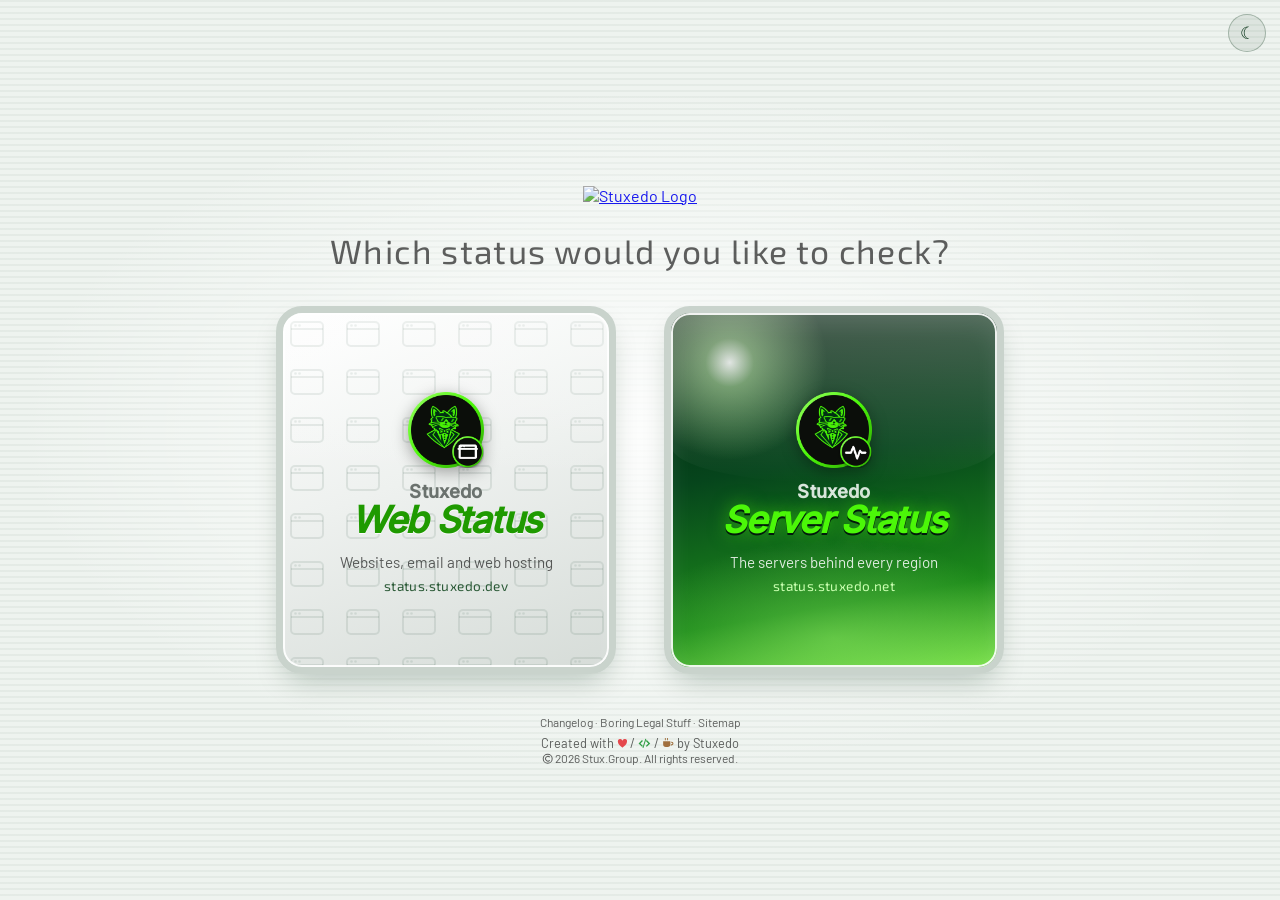
==== index.html @ 12a7c0af "Release v0.1.0 See CHANGELOG.md for details." ====
<!DOCTYPE html>
<html lang="en">

<head>
    <meta charset="UTF-8">
    <meta name="viewport" content="width=device-width, initial-scale=1.0">
    <meta name="description" content="Stuxedo Status: pick Stuxedo Web Status for websites and hosting, or Stuxedo Server Status for the servers behind every region.">
    <title>Stuxedo Status</title>
    <link rel="icon" href="/favicon.ico" sizes="48x48">
    <link rel="icon" type="image/png" sizes="512x512" href="/icon-512.png">
    <link rel="apple-touch-icon" href="/apple-touch-icon.png">
    <link rel="manifest" href="/site.webmanifest">
    <script id="discord:component-embed" type="application/json">{"component":{"type":17,"accent_color":4978440,"components":[{"type":9,"components":[{"type":10,"content":"-# [Stuxedo](https://stuxedo.com)\n## [Stuxedo Status](https://status.stuxedo.com/)\nWhich status would you like to check? Stuxedo Web Status for websites and hosting, or Stuxedo Server Status for the servers behind every region."}],"accessory":{"type":11,"media":{"url":"https://status.stuxedo.com/icon-512.png"}}},{"type":1,"components":[{"type":2,"style":5,"label":"Web Status","url":"https://status.stuxedo.dev/"},{"type":2,"style":5,"label":"Server Status","url":"https://status.stuxedo.net/"},{"type":2,"style":5,"label":"Changelog","url":"https://status.stuxedo.com/changelog"}]}]}}</script>
    <link rel="icon" type="image/png" href="https://global.media.stuxedo.com/icon-dark.png" media="(prefers-color-scheme: light)">
    <link rel="icon" type="image/png" href="https://global.media.stuxedo.com/icon-light.png" media="(prefers-color-scheme: dark)">
    <link rel="stylesheet" href="assets/fonts/fonts.css">
    <style>
        *, *::before, *::after {
            box-sizing: border-box;
        }

        /* ── CSS variables (dark first; light follows the OS, and the toggle's classes win over both) ── */
        :root {
            --bg: #031e0d;
            --stripe: rgba(255, 255, 255, 0.035);
            --glow: rgba(75, 247, 8, 0.10);
            --accent: #4bf708;
            --accent-bg: rgba(75, 247, 8, 0.12);
            --accent-border-strong: rgba(75, 247, 8, 0.35);
            --accent-hover: rgba(75, 247, 8, 0.22);
            --text-1: #eef2ee;
            --text-2: rgba(238, 242, 238, 0.6);
            --text-3: rgba(238, 242, 238, 0.35);
            --rim: #1d3a27;
            --rim-hi: rgba(255, 255, 255, 0.10);
            --shadow: rgba(0, 0, 0, 0.55);
            --st-up: #2ecc71;
            --st-degraded: #ffa64d;
            --st-down: #ff4d4d;
        }

        @media (prefers-color-scheme: light) {
            :root:not(.theme-dark) {
                --bg: #eef3ef;
                --stripe: rgba(3, 47, 20, 0.045);
                --glow: rgba(255, 255, 255, 0.85);
                --accent: #032f14;
                --accent-bg: rgba(3, 47, 20, 0.07);
                --accent-border-strong: rgba(3, 47, 20, 0.28);
                --accent-hover: rgba(3, 47, 20, 0.13);
                --text-1: #1a1a1a;
                --text-2: rgba(0, 0, 0, 0.62);
                --text-3: rgba(0, 0, 0, 0.4);
                --rim: #c9d3cc;
                --rim-hi: rgba(255, 255, 255, 0.9);
                --shadow: rgba(3, 47, 20, 0.28);
                --st-up: #1e8449;
                --st-degraded: #b8650f;
                --st-down: #c62828;
            }
        }

        :root.theme-dark {
            --bg: #031e0d;
            --stripe: rgba(255, 255, 255, 0.035);
            --glow: rgba(75, 247, 8, 0.10);
            --accent: #4bf708;
            --accent-bg: rgba(75, 247, 8, 0.12);
            --accent-border-strong: rgba(75, 247, 8, 0.35);
            --accent-hover: rgba(75, 247, 8, 0.22);
            --text-1: #eef2ee;
            --text-2: rgba(238, 242, 238, 0.6);
            --text-3: rgba(238, 242, 238, 0.35);
            --rim: #1d3a27;
            --rim-hi: rgba(255, 255, 255, 0.10);
            --shadow: rgba(0, 0, 0, 0.55);
            --st-up: #2ecc71;
            --st-degraded: #ffa64d;
            --st-down: #ff4d4d;
        }

        :root.theme-light {
            --bg: #eef3ef;
            --stripe: rgba(3, 47, 20, 0.045);
            --glow: rgba(255, 255, 255, 0.85);
            --accent: #032f14;
            --accent-bg: rgba(3, 47, 20, 0.07);
            --accent-border-strong: rgba(3, 47, 20, 0.28);
            --accent-hover: rgba(3, 47, 20, 0.13);
            --text-1: #1a1a1a;
            --text-2: rgba(0, 0, 0, 0.62);
            --text-3: rgba(0, 0, 0, 0.4);
            --rim: #c9d3cc;
            --rim-hi: rgba(255, 255, 255, 0.9);
            --shadow: rgba(3, 47, 20, 0.28);
            --st-up: #1e8449;
            --st-degraded: #b8650f;
            --st-down: #c62828;
        }

        html {
            background-color: var(--bg);
        }

        /* Fine horizontal pinstripes with a soft glow behind the tiles. */
        body {
            margin: 0;
            min-height: 100vh;
            display: flex;
            flex-direction: column;
            align-items: center;
            justify-content: center;
            padding: 72px 16px 28px;
            color: var(--text-1);
            font-family: 'Barlow', system-ui, sans-serif;
            background:
                radial-gradient(ellipse 70% 55% at 50% 48%, var(--glow), transparent 70%),
                repeating-linear-gradient(to bottom, var(--stripe) 0 2px, transparent 2px 6px),
                var(--bg);
        }

        /* ── Light/dark toggle ── */
        #theme-toggle {
            position: fixed;
            top: 14px;
            right: 14px;
            z-index: 100;
            background: var(--accent-bg);
            border: 1px solid var(--accent-border-strong);
            border-radius: 50%;
            width: 38px;
            height: 38px;
            font-size: 17px;
            line-height: 38px;
            text-align: center;
            cursor: pointer;
            padding: 0;
            color: var(--accent);
            transition: background 0.2s, border-color 0.2s;
        }

        #theme-toggle:hover {
            background: var(--accent-hover);
        }

        a:focus-visible,
        button:focus-visible {
            outline: 2px solid var(--accent);
            outline-offset: 3px;
            border-radius: 6px;
        }

        .logo {
            margin-top: 12px;
            max-width: 100%;
        }

        main {
            display: flex;
            flex-direction: column;
            align-items: center;
            width: 100%;
            max-width: 780px;
        }

        .logo a {
            display: inline-block;
            opacity: 0.9;
            transition: opacity 0.2s, transform 0.2s;
        }

        .logo a:hover {
            opacity: 1;
            transform: scale(1.04);
        }

        .site-logo {
            display: block;
            max-height: 64px;
            max-width: 100%;
            height: auto;
            width: auto;
        }

        h1 {
            margin: 1.6rem 0 2.2rem;
            font-family: 'Exo 2', 'Barlow', sans-serif;
            font-weight: 400;
            font-size: clamp(1.35rem, 3.6vw, 2.1rem);
            letter-spacing: 0.04em;
            color: var(--text-2);
            text-align: center;
        }

        /* ── The two tiles ── */
        .tiles {
            display: flex;
            gap: clamp(20px, 4vw, 48px);
            justify-content: center;
            flex-wrap: wrap;
            width: 100%;
            max-width: 780px;
        }

        .tile {
            position: relative;
            display: flex;
            flex-direction: column;
            align-items: center;
            justify-content: center;
            flex: 1 1 280px;
            min-width: 0;
            max-width: 340px;
            aspect-ratio: 1 / 1.08;
            padding: 28px 22px 22px;
            border-radius: 26px;
            text-decoration: none;
            overflow: hidden;
            /* A thick rounded rim with a highlight, like a glossy panel in a bezel. */
            border: 7px solid var(--rim);
            box-shadow:
                inset 0 0 0 2px var(--rim-hi),
                inset 0 10px 24px rgba(255, 255, 255, 0.10),
                0 14px 30px -10px var(--shadow);
            transition: transform 0.22s ease, box-shadow 0.22s ease, border-color 0.22s ease;
        }

        /* The glare across the top of each panel. */
        .tile::before {
            content: '';
            position: absolute;
            inset: 0 0 52% 0;
            border-radius: 18px 18px 50% 50% / 18px 18px 22% 22%;
            background: linear-gradient(to bottom, rgba(255, 255, 255, 0.28), rgba(255, 255, 255, 0));
            pointer-events: none;
        }

        /* A shine that sweeps across on hover. */
        .tile::after {
            content: '';
            position: absolute;
            top: -20%;
            bottom: -20%;
            left: -60%;
            width: 40%;
            transform: skewX(-18deg);
            background: linear-gradient(90deg, transparent, rgba(255, 255, 255, 0.35), transparent);
            pointer-events: none;
            opacity: 0;
        }

        .tile:hover,
        .tile:focus-visible {
            transform: translateY(-4px) scale(1.02);
            border-color: #4bf708;
            outline: none;
            box-shadow:
                inset 0 0 0 2px var(--rim-hi),
                inset 0 10px 24px rgba(255, 255, 255, 0.10),
                0 0 0 4px rgba(75, 247, 8, 0.25),
                0 0 28px rgba(75, 247, 8, 0.45),
                0 20px 36px -12px var(--shadow);
        }

        .tile:hover::after,
        .tile:focus-visible::after {
            opacity: 1;
            animation: shine 0.9s ease;
        }

        @keyframes shine {
            from { left: -60%; }
            to { left: 130%; }
        }

        .tile > * {
            position: relative;
            z-index: 1;
        }

        .tile-icon {
            width: 76px;
            height: 76px;
            margin-bottom: 14px;
            filter: drop-shadow(0 4px 8px rgba(0, 0, 0, 0.35));
        }

        .tile-brand {
            font-family: 'Inter', 'Barlow', sans-serif;
            font-weight: 800;
            font-size: 1.15rem;
            letter-spacing: 0.01em;
            line-height: 1;
        }

        .tile-name {
            margin-top: 2px;
            font-family: 'Inter', 'Barlow', sans-serif;
            font-weight: 900;
            font-style: italic;
            font-size: clamp(1.8rem, 4.4vw, 2.3rem);
            white-space: nowrap;
            letter-spacing: -0.035em;
            line-height: 1;
            text-align: center;
        }

        .tile-about {
            margin: 14px 0 0;
            font-size: 0.95rem;
            text-align: center;
        }

        .tile-url {
            margin: 6px 0 0;
            font-family: 'Exo 2', 'Barlow', sans-serif;
            font-size: 0.85rem;
            letter-spacing: 0.03em;
        }

        /* Web Status: a silver panel tiled with faint browser windows. */
        .tile-web {
            background:
                url("data:image/svg+xml,%3Csvg xmlns='http://www.w3.org/2000/svg' width='56' height='48' viewBox='0 0 56 48'%3E%3Cg fill='none' stroke='%23032f14' stroke-opacity='.09' stroke-width='2'%3E%3Crect x='8' y='9' width='32' height='24' rx='4'/%3E%3Cpath d='M8 16h32'/%3E%3C/g%3E%3Cg fill='%23032f14' fill-opacity='.09'%3E%3Ccircle cx='12.5' cy='12.5' r='1.3'/%3E%3Ccircle cx='16.5' cy='12.5' r='1.3'/%3E%3C/g%3E%3C/svg%3E"),
                linear-gradient(160deg, #ffffff 0%, #eef1ef 45%, #d6dcd8 100%);
        }

        .tile-web .tile-brand { color: #6b726e; }
        .tile-web .tile-name {
            color: #1f9a00;
            text-shadow: 0 1px 0 rgba(255, 255, 255, 0.9);
        }
        .tile-web .tile-about { color: rgba(0, 0, 0, 0.62); }
        .tile-web .tile-url { color: #2b5a37; }

        /* Server Status: a deep green sky with a burst of light, like a clear evening. */
        .tile-server {
            background:
                radial-gradient(circle at 18% 14%, rgba(255, 255, 255, 0.85) 0, rgba(200, 255, 170, 0.45) 6%, transparent 24%),
                radial-gradient(ellipse 90% 40% at 50% 92%, rgba(170, 255, 120, 0.35), transparent 70%),
                linear-gradient(170deg, #021a0b 0%, #06451c 42%, #1c8a1a 78%, #79e04a 100%);
        }

        .tile-server .tile-brand { color: rgba(255, 255, 255, 0.85); }
        .tile-server .tile-name {
            color: #4bf708;
            text-shadow: 0 2px 0 #021a0b, 0 0 18px rgba(75, 247, 8, 0.55);
        }
        .tile-server .tile-about { color: rgba(255, 255, 255, 0.85); }
        .tile-server .tile-url { color: #c9ffb0; }

        /* The servers' overall status, read from Stuxedo Server Status. */
        .live {
            display: inline-flex;
            align-items: center;
            gap: 7px;
            margin-top: 12px;
            padding: 4px 11px;
            border-radius: 999px;
            background: rgba(0, 0, 0, 0.35);
            color: #fff;
            font-size: 0.8rem;
            font-weight: 500;
        }

        .live[hidden] {
            display: none;
        }

        .live-dot {
            width: 9px;
            height: 9px;
            border-radius: 50%;
            background: #2ecc71;
            box-shadow: 0 0 8px currentColor;
        }

        .live[data-status="degraded"] .live-dot { background: #ffa64d; }
        .live[data-status="down"] .live-dot { background: #ff4d4d; }

        /* ── Footer ── */
        .site-footer {
            margin-top: 2.6rem;
            font-size: 0.75rem;
            color: var(--text-2);
            text-align: center;
        }

        .site-footer p {
            margin: 0 0 0.35rem;
        }

        .site-footer a,
        .site-footer a:visited {
            color: var(--text-2);
            text-decoration: none;
        }

        .site-footer a:hover {
            color: var(--accent);
        }

        .site-footer .created-with.stx-created {
            color: var(--text-2);
            font-size: 0.8rem;
        }

        @media (max-width: 640px) {
            body {
                padding-top: 64px;
            }

            .tile {
                aspect-ratio: auto;
                min-height: 300px;
            }
        }

        @media (prefers-reduced-motion: reduce) {
            .tile,
            .logo a {
                transition: none;
            }

            .tile:hover,
            .tile:focus-visible {
                transform: none;
            }

            .tile:hover::after,
            .tile:focus-visible::after {
                animation: none;
                opacity: 0;
            }
        }
    </style>
    <link rel="stylesheet" href="/assets/site-banner.css">
    <link rel="stylesheet" href="/assets/site-brand.css">
</head>

<body>
    <button type="button" id="theme-toggle" title="Toggle light/dark mode" aria-label="Toggle light/dark mode">&#9788;</button>

    <div class="logo">
        <a href="https://stuxedo.com" target="_blank" rel="noopener" title="Stuxedo">
            <img class="site-logo" src="https://global.media.stuxedo.com/logo.png" alt="Stuxedo Logo" title="Stuxedo Logo">
        </a>
    </div>

    <main>
        <h1>Which status would you like to check?</h1>

        <nav class="tiles" aria-label="Stuxedo status pages">
            <a class="tile tile-web" href="https://status.stuxedo.dev/">
                <img class="tile-icon" src="assets/img/stuxedo-web-status-icon.png" alt="" width="76" height="76">
                <span class="tile-brand">Stuxedo</span>
                <span class="tile-name">Web Status</span>
                <p class="tile-about">Websites, email and web hosting</p>
                <p class="tile-url">status.stuxedo.dev</p>
            </a>
            <a class="tile tile-server" href="https://status.stuxedo.net/">
                <img class="tile-icon" src="assets/img/stuxedo-server-status-icon.png" alt="" width="76" height="76">
                <span class="tile-brand">Stuxedo</span>
                <span class="tile-name">Server Status</span>
                <p class="tile-about">The servers behind every region</p>
                <p class="tile-url">status.stuxedo.net</p>
                <span class="live" id="server-live" hidden><span class="live-dot"></span><span id="server-live-text"></span></span>
            </a>
        </nav>
    </main>

    <footer class="site-footer">
        <p class="footer-links">
            <a href="changelog" id="version-link">Changelog</a>
            &middot;
            <a href="legal">Boring Legal Stuff</a>
            &middot;
            <a href="sitemap/">Sitemap</a>
        </p>
        <p class="created-with stx-created">Created with <svg class="cw-love" viewBox="0 0 16 16" aria-hidden="true" focusable="false"><title>Love</title><path d="M8 14.3S1.4 10.2 1.4 5.7A3.4 3.4 0 0 1 8 4a3.4 3.4 0 0 1 6.6 1.7c0 4.5-6.6 8.6-6.6 8.6z"/></svg> / <svg class="cw-code" viewBox="0 0 16 16" aria-hidden="true" focusable="false"><title>Code</title><path d="M5 3.7 6.2 4.9 3.1 8l3.1 3.1L5 12.3.7 8zM11 3.7 15.3 8 11 12.3l-1.2-1.2L12.9 8 9.8 4.9zM9.2 2.2l1.2.4-3.6 11.2-1.2-.4z"/></svg> / <svg class="cw-coffee" viewBox="0 0 16 16" aria-hidden="true" focusable="false"><title>Coffee</title><path d="M1.5 5.5h9.5v4a3.5 3.5 0 0 1-3.5 3.5h-2.5A3.5 3.5 0 0 1 1.5 9.5zM12 6.3h.7a2.4 2.4 0 0 1 0 4.8h-1.3c.3-.4.5-.9.6-1.4h.7a1 1 0 0 0 0-2H12zM3.8 1.4H5v2.8H3.8zM6.6 1.4h1.2v2.8H6.6z"/></svg><span class="cw-sr"> love, code and coffee</span> by <a href="https://stuxedo.com" target="_blank" rel="noopener">Stuxedo</a></p>
        <p class="copyright"><svg class="cw-copy" viewBox="0 0 16 16" aria-hidden="true" focusable="false"><title>Copyright</title><path fill-rule="evenodd" d="M8 1a7 7 0 1 1 0 14A7 7 0 0 1 8 1zm0 1.4a5.6 5.6 0 1 0 0 11.2A5.6 5.6 0 0 0 8 2.4zM10.3 6.2A2.7 2.7 0 1 0 10.3 9.8l1.1.8A4 4 0 1 1 11.4 5.4z"/></svg><span class="cw-sr">&copy;</span> <span data-copyright-years data-start="2026">2026</span> Stux.Group. All rights reserved.</p>
    </footer>

    <script>
        (function () {
            var root = document.documentElement;
            var btn = document.getElementById('theme-toggle');
            var prefersDark = window.matchMedia('(prefers-color-scheme: dark)').matches;
            var stored = null;
            try { stored = localStorage.getItem('stuxedo-theme'); } catch (e) { /* storage blocked */ }
            var isDark = stored ? stored === 'dark' : prefersDark;

            function apply(dark) {
                root.classList.toggle('theme-dark', dark);
                root.classList.toggle('theme-light', !dark);
                btn.textContent = dark ? '☀' : '☾';
                btn.title = dark ? 'Switch to light mode' : 'Switch to dark mode';
            }

            apply(isDark);

            btn.addEventListener('click', function () {
                isDark = !isDark;
                try { localStorage.setItem('stuxedo-theme', isDark ? 'dark' : 'light'); } catch (e) { /* storage blocked */ }
                apply(isDark);
            });
        })();
    </script>
    <script>
        // The servers' overall status, from the summary Stuxedo Server Status (GitHup) publishes.
        (function () {
            var LABELS = { up: 'All servers operational', degraded: 'Some servers degraded', down: 'Some servers down' };
            fetch('https://raw.githubusercontent.com/Stuxedo/Status/main/data/summary.json', { cache: 'no-store' })
                .then(function (r) { return r.ok ? r.json() : null; })
                .then(function (s) {
                    if (!s || !LABELS[s.status]) return;
                    var el = document.getElementById('server-live');
                    el.setAttribute('data-status', s.status);
                    document.getElementById('server-live-text').textContent = LABELS[s.status];
                    el.hidden = false;
                })
                .catch(function () { /* leave it hidden */ });
        })();
    </script>
    <script>
        fetch('VERSION.md')
            .then(function (r) { if (!r.ok) throw new Error(r.status); return r.text(); })
            .then(function (v) {
                document.getElementById('version-link').textContent = 'v' + v.trim();
            })
            .catch(function () {});
    </script>
    <script>(function(){var y=new Date().getFullYear();document.querySelectorAll('[data-copyright-years]').forEach(function(e){var s=parseInt(e.getAttribute('data-start'),10);e.textContent=s>=y?String(y):s+'–'+y;});})();</script>
    <script src="/assets/dev-mode.js"></script>
    <script src="/assets/site-banners.js"></script>
    <script src="/assets/site-banner.js"></script>
</body>

</html>
---- assets/fonts/fonts.css ----
@font-face { font-family: 'Barlow'; font-style: normal; font-weight: 300; font-display: swap; src: url('barlow-300.woff2') format('woff2'); }
@font-face { font-family: 'Barlow'; font-style: normal; font-weight: 400; font-display: swap; src: url('barlow-400.woff2') format('woff2'); }
@font-face { font-family: 'Barlow'; font-style: normal; font-weight: 500; font-display: swap; src: url('barlow-500.woff2') format('woff2'); }
@font-face { font-family: 'Barlow'; font-style: normal; font-weight: 600; font-display: swap; src: url('barlow-600.woff2') format('woff2'); }
@font-face { font-family: 'Barlow'; font-style: italic; font-weight: 300; font-display: swap; src: url('barlow-300italic.woff2') format('woff2'); }
@font-face { font-family: 'Barlow'; font-style: italic; font-weight: 400; font-display: swap; src: url('barlow-400italic.woff2') format('woff2'); }

@font-face { font-family: 'Exo 2'; font-style: normal; font-weight: 400; font-display: swap; src: url('exo2-400.woff2') format('woff2'); }
@font-face { font-family: 'Exo 2'; font-style: normal; font-weight: 500; font-display: swap; src: url('exo2-400.woff2') format('woff2'); }
@font-face { font-family: 'Exo 2'; font-style: normal; font-weight: 600; font-display: swap; src: url('exo2-400.woff2') format('woff2'); }
@font-face { font-family: 'Exo 2'; font-style: normal; font-weight: 700; font-display: swap; src: url('exo2-400.woff2') format('woff2'); }
@font-face { font-family: 'Exo 2'; font-style: normal; font-weight: 800; font-display: swap; src: url('exo2-400.woff2') format('woff2'); }
@font-face { font-family: 'Exo 2'; font-style: italic; font-weight: 400; font-display: swap; src: url('exo2-400italic.woff2') format('woff2'); }

@font-face { font-family: 'Inter'; font-style: normal; font-weight: 300; font-display: swap; src: url('inter-var.woff2') format('woff2'); }
@font-face { font-family: 'Inter'; font-style: normal; font-weight: 400; font-display: swap; src: url('inter-var.woff2') format('woff2'); }
@font-face { font-family: 'Inter'; font-style: normal; font-weight: 500; font-display: swap; src: url('inter-var.woff2') format('woff2'); }
---- assets/site-banner.css ----
/*
 * Site banner - one component, four variants (site, soon, dev, maintenance)
 *
 * Self-contained: copy this file (and site-banner.js) into any project. Muted and
 * readable, and it never covers or cuts off the page.
 *
 * Markup (stack order when several apply: maintenance, soon, dev, site):
 *
 *   <html class="has-site-banner">            (only while a banner is shown)
 *   <body>
 *     <div class="site-banners" data-site-banners>
 *       <div class="site-banner site-banner--dev" role="note">
 *         <span class="site-banner-label">Dev mode</span>
 *         <span class="site-banner-text">Local preview. Run <code>dev-server.sh --no-dev-mode</code>…</span>
 *       </div>
 *     </div>
 *     …the page…
 *
 * Position: sticky at the top of the document by default. If the page scrolls something
 * other than the document (e.g. html{overflow:hidden} + body{overflow:auto}), add
 * .site-banners--fixed to the wrapper and .site-banner-fixed to <html>: the banners are
 * fixed to the top and <body> is padded by their height instead.
 *
 * --banner-h on :root is the banners' height (0px without a banner). site-banner.js keeps
 * it exact with a ResizeObserver, including when the text wraps on phones; the value
 * below is a one-line estimate for no-JS. Offset anything fixed or sticky at the top by
 * it: top: calc(<gap> + var(--banner-h, 0px)), and full-height layouts by
 * min-height: calc(100dvh - var(--banner-h, 0px)). Fixed background layers don't need it.
 *
 * Theme hooks - map these to the project's own tokens (defaults in brackets):
 *   --banner-page-bg   the page background        [var(--bg), #0d1117]
 *   --banner-text      the normal body text       [var(--text), #e6edf3]
 *   --banner-site      the site's own accent      [var(--brand), #3ba7ff] (dark theme)
 *   --banner-site-light  its light-theme accent   [#0a5fb4]
 *   --banner-site-glyph  the site notice's pattern tile, a 48px SVG data URI used as a
 *                      mask (e.g. the project's icon as a silhouette) [a small sparkle]
 * Light theme is picked up from :root.theme-light, :root[data-theme="light"], or the
 * system preference unless :root.theme-dark / [data-theme="dark"] overrides it.
 */

:root {
    --banner-h: 0px;
}

:root.has-site-banner {
    --banner-h: 38px;
    scroll-padding-top: var(--banner-h);
}

.site-banners {
    position: sticky;
    top: 0;
    z-index: 900; /* above page content, below modals (1000+) */
}

.site-banners--fixed {
    position: fixed;
    left: 0;
    right: 0;
}

/* Fixed mode: <html class="has-site-banner site-banner-fixed"> pads <body> instead. */
:root.has-site-banner.site-banner-fixed body {
    padding-top: var(--banner-h);
    scroll-padding-top: var(--banner-h);
}

.site-banner {
    /* Dark-theme accents (the default) */
    --banner-accent: var(--banner-site, var(--brand, #3ba7ff));
    --banner-ink: var(--banner-accent);
    position: relative;
    display: flex;
    flex-wrap: wrap;
    align-items: center;
    justify-content: center;
    gap: 6px 10px;
    padding: 8px 16px;
    /* The page background tinted with the accent; the fallback is the plain page background. */
    --banner-tint: color-mix(in srgb, var(--banner-accent) 12%, var(--banner-page-bg, var(--bg, #0d1117)));
    background: var(--banner-page-bg, var(--bg, #0d1117));
    background: var(--banner-tint);
    border-bottom: 1px solid var(--banner-accent);
    border-bottom-color: color-mix(in srgb, var(--banner-accent) 35%, transparent);
    color: var(--banner-text, var(--text, #e6edf3));
    font: 500 13.5px/1.4 system-ui, -apple-system, "Segoe UI", Roboto, sans-serif;
    text-align: center;
}

/* ── Icon pattern ──
 * Each variant tiles a small glyph across the banner in its accent at low opacity. The glyph
 * is a mask over an accent-coloured layer, so one SVG works in both themes. Pure decoration.
 * Override --banner-glyph (or --banner-site-glyph for the site variant) with your own
 * 48px tile to use another glyph. */
.site-banner {
    --banner-glyph: var(--banner-site-glyph, url("data:image/svg+xml,%3Csvg xmlns='http://www.w3.org/2000/svg' width='48' height='48' viewBox='0 0 48 48'%3E%3Cg transform='translate%285 5%29 scale%281.25%29 rotate%28-10 6 6%29'%3E%3Cpath d='M6 0.2a1.6 1.6 0 1 1 0 3.2A1.6 1.6 0 1 1 6 0.2zM3.9 4.6h3.3v5.3h1.1v1.9H3.7V9.9h1.2V6.5h-1z'/%3E%3C/g%3E%3Cg transform='translate%2829 29%29 scale%281.25%29 rotate%2810 6 6%29'%3E%3Cpath d='M6 0.2a1.6 1.6 0 1 1 0 3.2A1.6 1.6 0 1 1 6 0.2zM3.9 4.6h3.3v5.3h1.1v1.9H3.7V9.9h1.2V6.5h-1z'/%3E%3C/g%3E%3C/svg%3E"));
}
.site-banner--dev         { --banner-glyph: url("data:image/svg+xml,%3Csvg xmlns='http://www.w3.org/2000/svg' width='48' height='48' viewBox='0 0 48 48'%3E%3Cg transform='translate%285 5%29 scale%281.25%29 rotate%28-10 6 6%29'%3E%3Cpath d='M3.7 2.3 4.9 3.5 2.4 6l2.5 2.5-1.2 1.2L0 6zM8.3 2.3 12 6 8.3 9.7 7.1 8.5 9.6 6 7.1 3.5zM6.7 1.6l1.1.4-2.5 8.4-1.1-.4z'/%3E%3C/g%3E%3Cg transform='translate%2829 29%29 scale%281.25%29 rotate%2810 6 6%29'%3E%3Cpath d='M3.7 2.3 4.9 3.5 2.4 6l2.5 2.5-1.2 1.2L0 6zM8.3 2.3 12 6 8.3 9.7 7.1 8.5 9.6 6 7.1 3.5zM6.7 1.6l1.1.4-2.5 8.4-1.1-.4z'/%3E%3C/g%3E%3C/svg%3E"); }
.site-banner--soon        { --banner-glyph: url("data:image/svg+xml,%3Csvg xmlns='http://www.w3.org/2000/svg' width='48' height='48' viewBox='0 0 48 48'%3E%3Cg transform='translate%285 5%29 scale%281.25%29 rotate%2835 6 6%29'%3E%3Cpath fill-rule='evenodd' d='M6 0c2.9 1.9 3.6 5.2 2.6 8.3H3.4C2.4 5.2 3.1 1.9 6 0zM6 2.9a1.25 1.25 0 1 0 0 2.5A1.25 1.25 0 1 0 6 2.9z'/%3E%3Cpath d='M3.2 5.4 1 9.6h2.9zM8.8 5.4 11 9.6H8.1zM4.5 9h3L6 12z'/%3E%3C/g%3E%3Cg transform='translate%2829 29%29 scale%281.25%29 rotate%2855 6 6%29'%3E%3Cpath fill-rule='evenodd' d='M6 0c2.9 1.9 3.6 5.2 2.6 8.3H3.4C2.4 5.2 3.1 1.9 6 0zM6 2.9a1.25 1.25 0 1 0 0 2.5A1.25 1.25 0 1 0 6 2.9z'/%3E%3Cpath d='M3.2 5.4 1 9.6h2.9zM8.8 5.4 11 9.6H8.1zM4.5 9h3L6 12z'/%3E%3C/g%3E%3C/svg%3E"); }
.site-banner--maintenance { --banner-glyph: url("data:image/svg+xml,%3Csvg xmlns='http://www.w3.org/2000/svg' width='48' height='48' viewBox='0 0 48 48'%3E%3Cg transform='translate%285 5%29 scale%281.25%29 rotate%28-10 6 6%29'%3E%3Cg transform='rotate%2845 6 6%29'%3E%3Cpath fill-rule='evenodd' d='M6 0a2.9 2.9 0 1 1 0 5.8A2.9 2.9 0 1 1 6 0zM5.05 -0.5h1.9v2.9h-1.9z'/%3E%3Crect x='4.9' y='4.6' width='2.2' height='7.4' rx='1.1'/%3E%3C/g%3E%3C/g%3E%3Cg transform='translate%2829 29%29 scale%281.25%29 rotate%2810 6 6%29'%3E%3Cg transform='rotate%2845 6 6%29'%3E%3Cpath fill-rule='evenodd' d='M6 0a2.9 2.9 0 1 1 0 5.8A2.9 2.9 0 1 1 6 0zM5.05 -0.5h1.9v2.9h-1.9z'/%3E%3Crect x='4.9' y='4.6' width='2.2' height='7.4' rx='1.1'/%3E%3C/g%3E%3C/g%3E%3C/svg%3E"); }

.site-banner::before {
    content: "";
    position: absolute;
    inset: 0;
    z-index: 0;
    background: var(--banner-accent);
    opacity: 0.12;
    /* The glyph grid, faded out behind the centred text so the words sit on the plain tint. */
    -webkit-mask: var(--banner-glyph) 0 50% / 48px 48px repeat,
        radial-gradient(ellipse 34% 140% at 50% 50%, transparent 45%, #000 100%);
    -webkit-mask-composite: source-in;
    mask: var(--banner-glyph) 0 50% / 48px 48px repeat,
        radial-gradient(ellipse 34% 140% at 50% 50%, transparent 45%, #000 100%);
    mask-composite: intersect;
    pointer-events: none;
}

.site-banner > * {
    position: relative;
    z-index: 1;
}

.site-banner--soon        { --banner-accent: #b98cff; }
.site-banner--dev         { --banner-accent: #d29922; }
.site-banner--maintenance { --banner-accent: #f0883e; }

/* Light theme: darker accents, and chip text darker still so it keeps >= 4.5:1. */
:root.theme-light .site-banner,
:root[data-theme="light"] .site-banner {
    --banner-accent: var(--banner-site-light, #0a5fb4);
    --banner-ink: color-mix(in srgb, var(--banner-accent) 75%, #000);
}
:root.theme-light .site-banner--soon,
:root[data-theme="light"] .site-banner--soon        { --banner-accent: #7b3fc4; }
:root.theme-light .site-banner--dev,
:root[data-theme="light"] .site-banner--dev         { --banner-accent: #8a5a00; }
:root.theme-light .site-banner--maintenance,
:root[data-theme="light"] .site-banner--maintenance { --banner-accent: #b3470f; }

@media (prefers-color-scheme: light) {
    :root:not(.theme-dark):not([data-theme="dark"]) .site-banner {
        --banner-accent: var(--banner-site-light, #0a5fb4);
        --banner-ink: color-mix(in srgb, var(--banner-accent) 75%, #000);
    }
    :root:not(.theme-dark):not([data-theme="dark"]) .site-banner--soon        { --banner-accent: #7b3fc4; }
    :root:not(.theme-dark):not([data-theme="dark"]) .site-banner--dev         { --banner-accent: #8a5a00; }
    :root:not(.theme-dark):not([data-theme="dark"]) .site-banner--maintenance { --banner-accent: #b3470f; }
}

.site-banner-label {
    flex: none;
    font-size: 11px;
    font-weight: 700;
    line-height: 1;
    letter-spacing: 0.06em;
    text-transform: uppercase;
    color: var(--banner-ink);
    /* Opaque (over the banner tint), so the icon pattern never shows through the chip. */
    background: color-mix(in srgb, var(--banner-accent) 18%, var(--banner-tint));
    border: 1px solid var(--banner-accent);
    border-radius: 4px;
    padding: 4px 6px;
}

.site-banner-text {
    min-width: 0;
}

.site-banner code {
    font: 12px/1.3 ui-monospace, SFMono-Regular, Menlo, Consolas, monospace;
    background: color-mix(in srgb, var(--banner-accent) 10%, transparent);
    border-radius: 4px;
    padding: 1px 5px;
    overflow-wrap: anywhere;
}

.site-banner a {
    color: inherit;
    text-decoration: underline;
    text-underline-offset: 2px;
}

.site-banner a::after {
    display: none; /* opt out of any animated link underline the site adds */
}

@media (prefers-reduced-motion: reduce) {
    .site-banner,
    .site-banner * {
        transition: none;
        animation: none;
    }
}
---- assets/site-brand.css ----
/*
 * Stuxedo Status: maps assets/site-banner.css onto this site's colours, and styles the footer's
 * brand line ("logo | service") and "Created with love / code / coffee" line. The logos,
 * badges and service text stay muted until hovered or focused.
 */
.site-banners {
    --banner-page-bg: var(--bg);
    --banner-text: var(--text-1);
    --banner-site: #4bf708;
    --banner-site-light: #032f14;
}

/* Fixed mode pads <body> by the banner's height; keep that inside full-height layouts. */
:root.has-site-banner.site-banner-fixed body {
    box-sizing: border-box;
}

:root.has-site-banner #theme-toggle {
    top: calc(14px + var(--banner-h, 0px));
}

/* The page fills the window; with a banner it fills what's left below it. */
:root.has-site-banner:not(.site-banner-fixed) body {
    min-height: calc(100vh - var(--banner-h, 0px));
}

/* "Created with …" under the "Changelog · Boring Legal Stuff" line, in the same muted style. */
.created-with.stx-created {
    font-size: 0.8rem;
    color: var(--text-3);
    margin: 0.35rem 0 0;
}

.brand-strip {
    display: flex;
    flex-wrap: wrap;
    align-items: center;
    justify-content: center;
    gap: 6px 10px;
    margin: 0 0 6px;
}

.brand-strip a {
    text-decoration: none;
}

.brand-strip-mark {
    display: block;
    height: 28px;
    width: auto;
}

/* Logos and badges: grey and dimmed until their link is hovered or focused. Every state uses the
   same filter functions so the change animates smoothly; going to `filter: none` makes the browser
   drop the image's layer at the end of the transition, which shows as a glitchy snap. */
.brand-strip-mark,
.brand-muted-mark {
    filter: grayscale(1) brightness(1);
    opacity: 0.7;
    transition: filter 0.2s ease, opacity 0.2s ease;
    will-change: filter, opacity;
    backface-visibility: hidden;
    transform: translateZ(0);
}

.brand-muted-mark.poweredby-badge,
img.brand-muted-mark {
    height: 28px;
    width: auto;
}

:root.theme-light .brand-strip-mark,
:root.theme-light .brand-muted-mark,
:root[data-theme="light"] .brand-strip-mark,
:root[data-theme="light"] .brand-muted-mark {
    filter: grayscale(1) brightness(0.6);
}

@media (prefers-color-scheme: light) {
    :root:not(.theme-dark):not([data-theme="dark"]) .brand-strip-mark,
    :root:not(.theme-dark):not([data-theme="dark"]) .brand-muted-mark {
        filter: grayscale(1) brightness(0.6);
    }
}

:root a:hover > .brand-strip-mark,
:root a:focus-visible > .brand-strip-mark,
:root a:hover > .brand-muted-mark,
:root a:focus-visible > .brand-muted-mark {
    filter: grayscale(0) brightness(1);
    opacity: 1;
}

.brand-strip-text {
    color: inherit;
    transition: color 0.2s;
}

.brand-strip-text:hover,
.brand-strip-text:focus-visible {
    color: var(--text-1);
}

.brand-strip-sep {
    opacity: 0.5;
}

.created-with {
    margin: 0 0 6px;
}

.created-with svg {
    width: 1em;
    height: 1em;
    vertical-align: -0.125em;
    fill: currentColor;
}

svg.cw-copy {
    width: 0.95em;
    height: 0.95em;
    vertical-align: -0.12em;
    fill: currentColor;
}

.created-with .cw-love { color: #e5484d; }
.created-with .cw-code { color: #2f9e44; }
.created-with .cw-coffee { color: #a0703f; }
/* Optical sizing: the solid heart fills its box, so it is scaled down to match the thin code strokes and the mug */
.created-with .cw-love { font-size: 0.85em; }
.created-with .cw-code { font-size: 1em; }
.created-with .cw-coffee { font-size: 0.95em; }

.cw-sr {
    position: absolute;
    width: 1px;
    height: 1px;
    overflow: hidden;
    clip: rect(0 0 0 0);
    white-space: nowrap;
}

@media (prefers-reduced-motion: reduce) {
    .brand-strip-mark,
    .brand-muted-mark,
    .brand-strip-text {
        transition: none;
    }
}
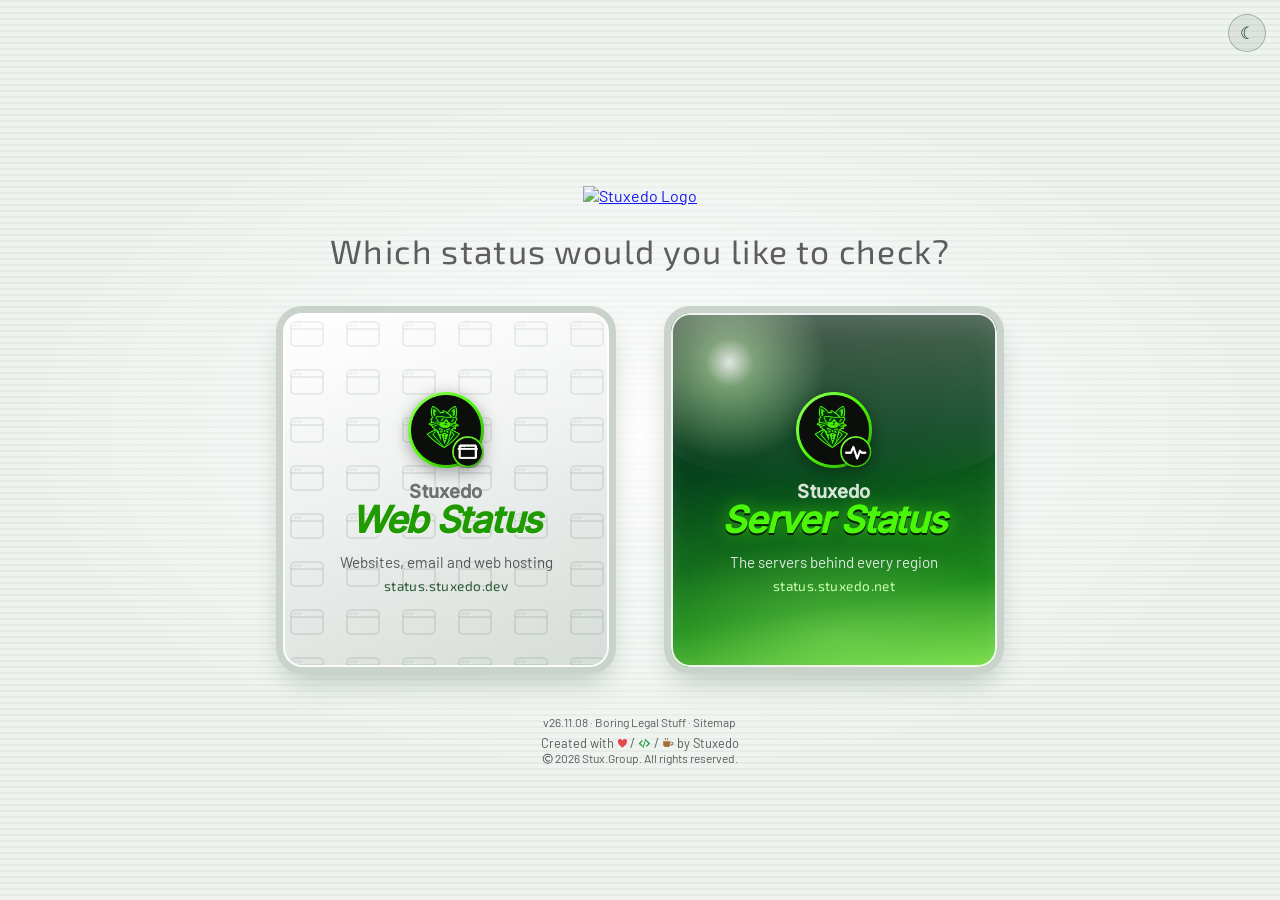
==== commit 11debfd1: "Release v26.11.08 See CHANGELOG.md for details." ====
--- a/index.html
+++ b/index.html
@@ -375,8 +375,12 @@
             box-shadow: 0 0 8px currentColor;
         }
 
-        .live[data-status="degraded"] .live-dot { background: #ffa64d; }
+        .live[data-status="degraded"] .live-dot,
+        .live[data-status="partial"] .live-dot { background: #ffa64d; }
         .live[data-status="down"] .live-dot { background: #ff4d4d; }
+
+        /* On the silver Web Status panel, a dark green pill so the white text reads. */
+        .tile-web .live { background: rgba(3, 47, 20, 0.88); }
 
         /* ── Footer ── */
         .site-footer {
@@ -457,6 +461,7 @@
                 <span class="tile-name">Web Status</span>
                 <p class="tile-about">Websites, email and web hosting</p>
                 <p class="tile-url">status.stuxedo.dev</p>
+                <span class="live" id="web-live" hidden><span class="live-dot"></span><span id="web-live-text"></span></span>
             </a>
             <a class="tile tile-server" href="https://status.stuxedo.net/">
                 <img class="tile-icon" src="assets/img/stuxedo-server-status-icon.png" alt="" width="76" height="76">
@@ -507,19 +512,25 @@
         })();
     </script>
     <script>
-        // The servers' overall status, from the summary Stuxedo Server Status (GitHup) publishes.
+        // Live badges on both buttons. Server Status: the summary Stuxedo Server Status (GitHup) publishes.
+        // Web Status: the state Stuxedo/Status's "Web status" workflow reads from status.stuxedo.dev on a
+        // best-effort 5-minute schedule (that page can't be read cross-site from here). A badge stays hidden if its file can't be read.
         (function () {
-            var LABELS = { up: 'All servers operational', degraded: 'Some servers degraded', down: 'Some servers down' };
-            fetch('https://raw.githubusercontent.com/Stuxedo/Status/main/data/summary.json', { cache: 'no-store' })
-                .then(function (r) { return r.ok ? r.json() : null; })
-                .then(function (s) {
-                    if (!s || !LABELS[s.status]) return;
-                    var el = document.getElementById('server-live');
-                    el.setAttribute('data-status', s.status);
-                    document.getElementById('server-live-text').textContent = LABELS[s.status];
-                    el.hidden = false;
-                })
-                .catch(function () { /* leave it hidden */ });
+            var DATA = 'https://raw.githubusercontent.com/Stuxedo/Status/main/data/';
+            function badge(file, id, labels) {
+                fetch(DATA + file, { cache: 'no-store' })
+                    .then(function (r) { return r.ok ? r.json() : null; })
+                    .then(function (s) {
+                        if (!s || !labels[s.status]) return;
+                        var el = document.getElementById(id);
+                        el.setAttribute('data-status', s.status);
+                        document.getElementById(id + '-text').textContent = labels[s.status];
+                        el.hidden = false;
+                    })
+                    .catch(function () { /* leave it hidden */ });
+            }
+            badge('summary.json', 'server-live', { up: 'All servers operational', degraded: 'Some servers degraded', partial: 'Some servers down', down: 'Servers down' });
+            badge('web-status.json', 'web-live', { up: 'All web services operational', degraded: 'Some web services degraded', down: 'Web services disrupted' });
         })();
     </script>
     <script>
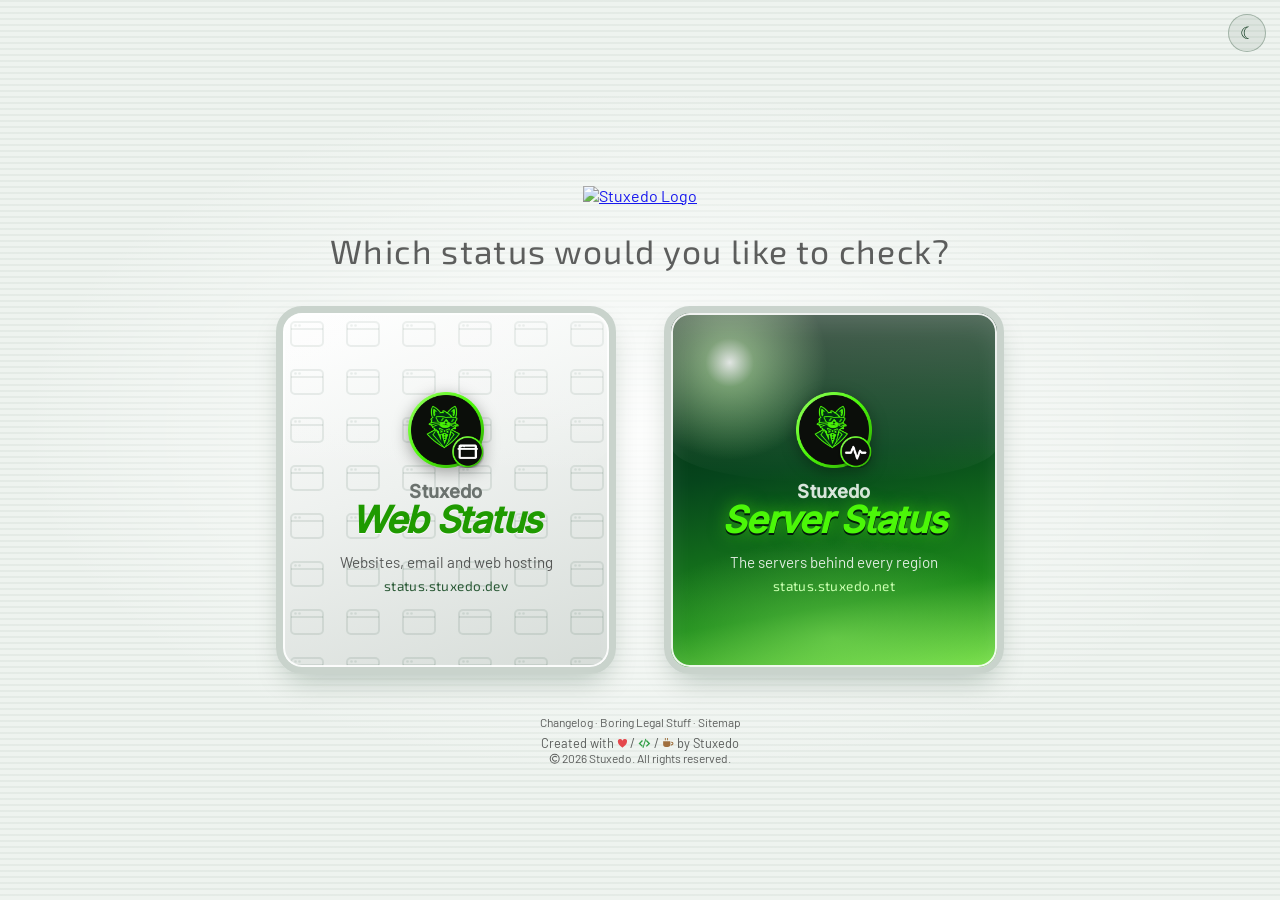
==== commit cc6b472c: "Release v26.11.17 See CHANGELOG.md for details." ====
--- a/index.html
+++ b/index.html
@@ -483,7 +483,7 @@
             <a href="sitemap/">Sitemap</a>
         </p>
         <p class="created-with stx-created">Created with <svg class="cw-love" viewBox="0 0 16 16" aria-hidden="true" focusable="false"><title>Love</title><path d="M8 14.3S1.4 10.2 1.4 5.7A3.4 3.4 0 0 1 8 4a3.4 3.4 0 0 1 6.6 1.7c0 4.5-6.6 8.6-6.6 8.6z"/></svg> / <svg class="cw-code" viewBox="0 0 16 16" aria-hidden="true" focusable="false"><title>Code</title><path d="M5 3.7 6.2 4.9 3.1 8l3.1 3.1L5 12.3.7 8zM11 3.7 15.3 8 11 12.3l-1.2-1.2L12.9 8 9.8 4.9zM9.2 2.2l1.2.4-3.6 11.2-1.2-.4z"/></svg> / <svg class="cw-coffee" viewBox="0 0 16 16" aria-hidden="true" focusable="false"><title>Coffee</title><path d="M1.5 5.5h9.5v4a3.5 3.5 0 0 1-3.5 3.5h-2.5A3.5 3.5 0 0 1 1.5 9.5zM12 6.3h.7a2.4 2.4 0 0 1 0 4.8h-1.3c.3-.4.5-.9.6-1.4h.7a1 1 0 0 0 0-2H12zM3.8 1.4H5v2.8H3.8zM6.6 1.4h1.2v2.8H6.6z"/></svg><span class="cw-sr"> love, code and coffee</span> by <a href="https://stuxedo.com" target="_blank" rel="noopener">Stuxedo</a></p>
-        <p class="copyright"><svg class="cw-copy" viewBox="0 0 16 16" aria-hidden="true" focusable="false"><title>Copyright</title><path fill-rule="evenodd" d="M8 1a7 7 0 1 1 0 14A7 7 0 0 1 8 1zm0 1.4a5.6 5.6 0 1 0 0 11.2A5.6 5.6 0 0 0 8 2.4zM10.3 6.2A2.7 2.7 0 1 0 10.3 9.8l1.1.8A4 4 0 1 1 11.4 5.4z"/></svg><span class="cw-sr">&copy;</span> <span data-copyright-years data-start="2026">2026</span> Stux.Group. All rights reserved.</p>
+        <p class="copyright"><svg class="cw-copy" viewBox="0 0 16 16" aria-hidden="true" focusable="false"><title>Copyright</title><path fill-rule="evenodd" d="M8 1a7 7 0 1 1 0 14A7 7 0 0 1 8 1zm0 1.4a5.6 5.6 0 1 0 0 11.2A5.6 5.6 0 0 0 8 2.4zM10.3 6.2A2.7 2.7 0 1 0 10.3 9.8l1.1.8A4 4 0 1 1 11.4 5.4z"/></svg><span class="cw-sr">&copy;</span> <span data-copyright-years data-start="2026">2026</span> Stuxedo. All rights reserved.</p>
     </footer>
 
     <script>
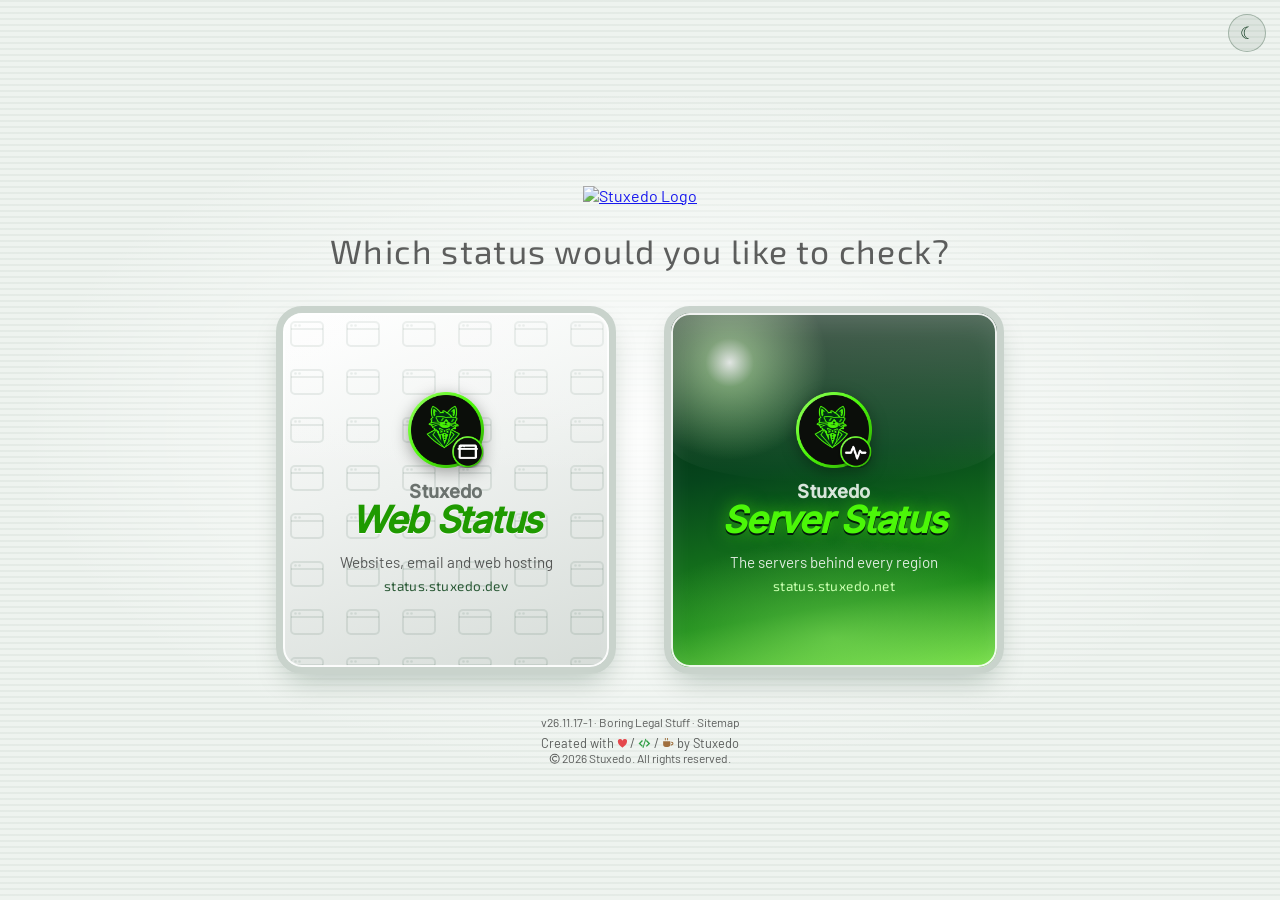
==== commit 20ec60fa: "Release v26.11.17-1 See CHANGELOG.md for details." ====
--- a/index.html
+++ b/index.html
@@ -235,7 +235,7 @@
             pointer-events: none;
         }
 
-        /* A shine that sweeps across on hover. */
+        /* A green shine that sweeps across on hover (green so it shows on light tiles too). */
         .tile::after {
             content: '';
             position: absolute;
@@ -244,7 +244,7 @@
             left: -60%;
             width: 40%;
             transform: skewX(-18deg);
-            background: linear-gradient(90deg, transparent, rgba(255, 255, 255, 0.35), transparent);
+            background: linear-gradient(90deg, transparent, rgba(75, 247, 8, 0.45), transparent);
             pointer-events: none;
             opacity: 0;
         }
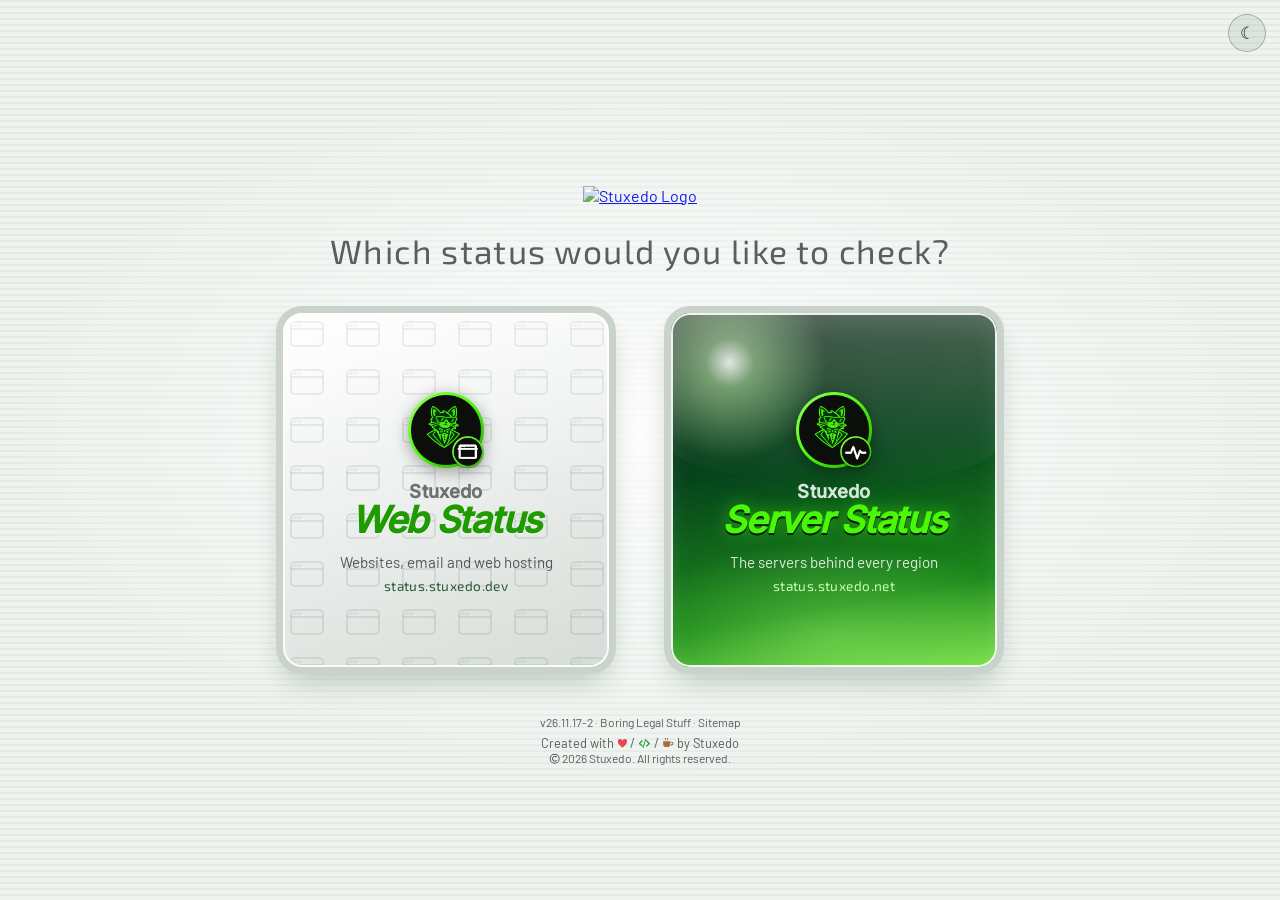
==== commit f581c4c3: "Release v26.11.17-2 See CHANGELOG.md for details." ====
--- a/index.html
+++ b/index.html
@@ -235,7 +235,7 @@
             pointer-events: none;
         }
 
-        /* A green shine that sweeps across on hover (green so it shows on light tiles too). */
+        /* A shine that sweeps across on hover. */
         .tile::after {
             content: '';
             position: absolute;
@@ -244,7 +244,7 @@
             left: -60%;
             width: 40%;
             transform: skewX(-18deg);
-            background: linear-gradient(90deg, transparent, rgba(75, 247, 8, 0.45), transparent);
+            background: linear-gradient(90deg, transparent, rgba(255, 255, 255, 0.35), transparent);
             pointer-events: none;
             opacity: 0;
         }
@@ -325,6 +325,10 @@
                 linear-gradient(160deg, #ffffff 0%, #eef1ef 45%, #d6dcd8 100%);
         }
 
+        /* White doesn't show on the light Web Status tile, so its shine is green. */
+        .tile-web::after {
+            background: linear-gradient(90deg, transparent, rgba(75, 247, 8, 0.45), transparent);
+        }
         .tile-web .tile-brand { color: #6b726e; }
         .tile-web .tile-name {
             color: #1f9a00;
